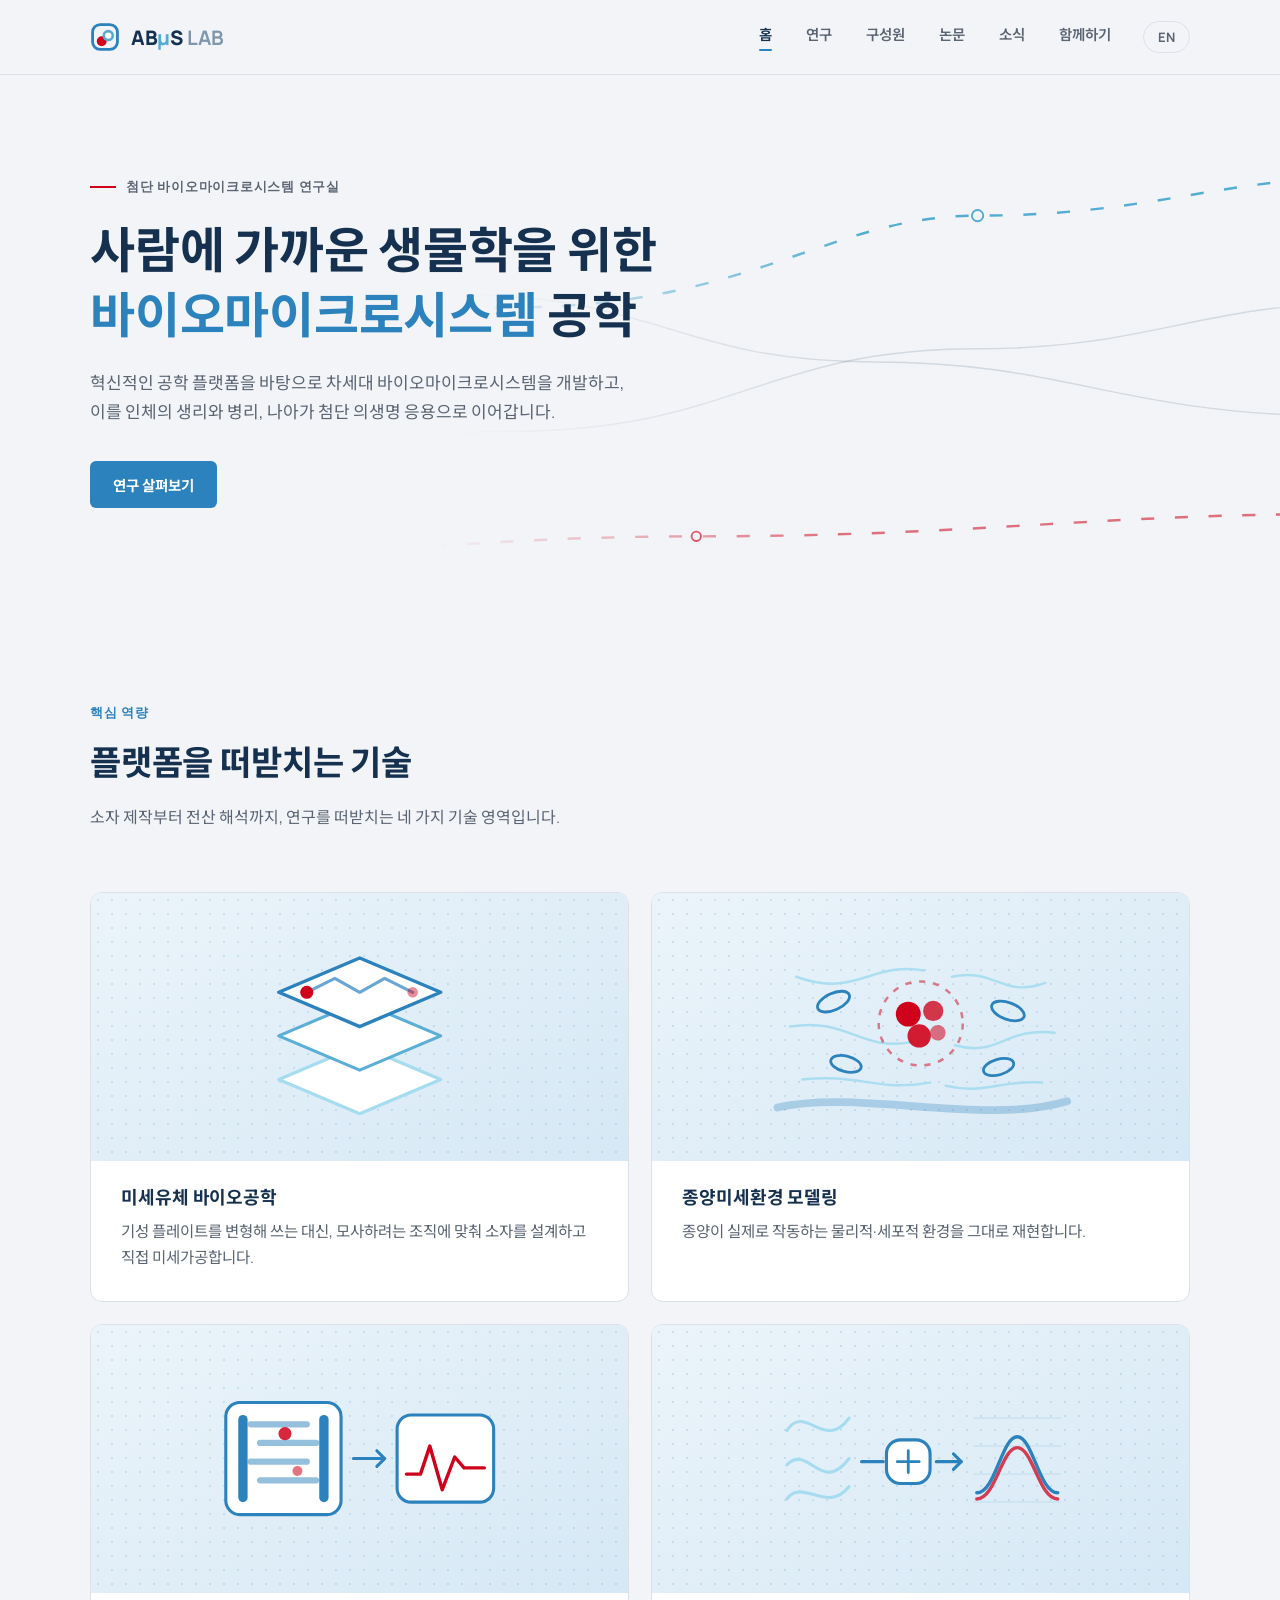
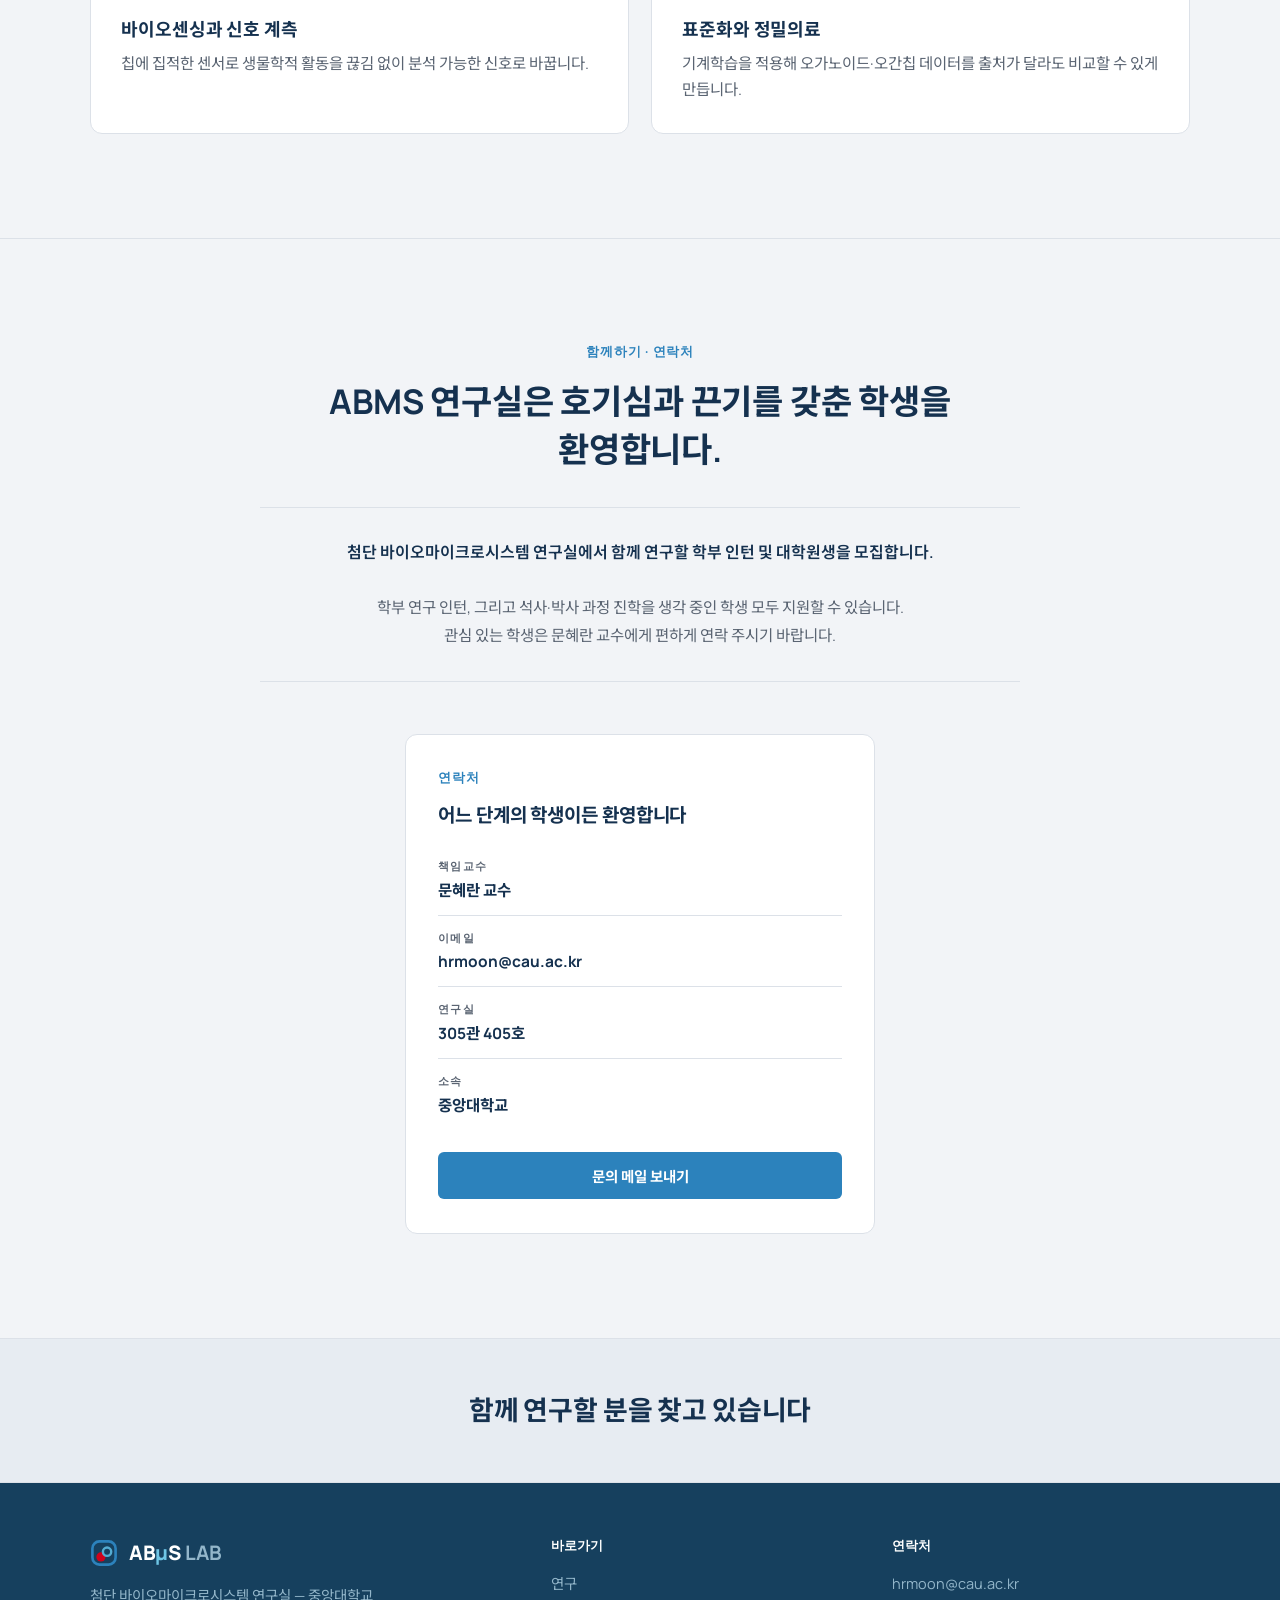
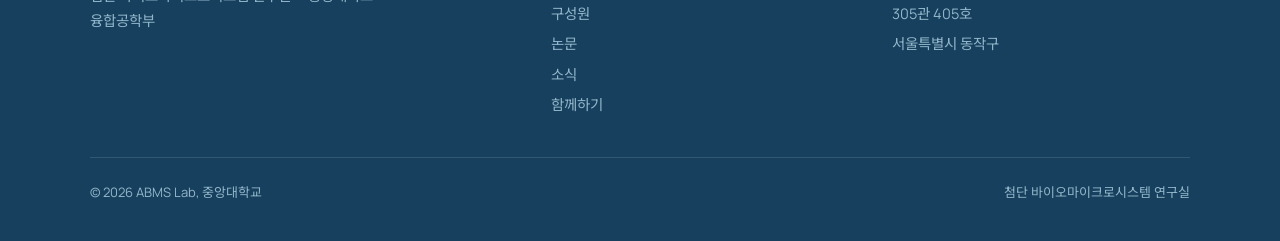
==== index-ko.html @ 6c1d69c7 "Add Korean pages for Home, Research and News English stays the default; a language button in the nav" ====
<!DOCTYPE html>
<html lang="ko">
<head>
<meta charset="UTF-8">
<meta name="viewport" content="width=device-width, initial-scale=1">
<title>ABMS Lab — 첨단 바이오마이크로시스템 연구실</title>
<link rel="preconnect" href="https://fonts.googleapis.com">
<link href="https://fonts.googleapis.com/css2?family=Manrope:wght@400;500;600;700;800&display=swap" rel="stylesheet">
<link href="https://fonts.googleapis.com/css2?family=Noto+Sans+KR:wght@400;500;700;800&display=swap" rel="stylesheet">
<link rel="stylesheet" href="abms-styles.css">
</head>
<body>

<header>
  <nav>
    <input type="checkbox" id="nav-toggle" class="nav-toggle">
    <a class="brand" href="index-ko.html">
      <svg width="30" height="30" viewBox="0 0 64 64" fill="none" aria-hidden="true"><rect x="5.5" y="5.5" width="53" height="53" rx="16" stroke="#2C82BC" stroke-width="6"></rect><circle cx="25" cy="41" r="10.5" fill="#D0021B"></circle><circle cx="39" cy="29" r="9.5" fill="#FFFFFF" stroke="#54ACD2" stroke-width="5.5"></circle></svg>
      <span class="brand-txt">AB<span class="mu">μ</span>S<span class="lab"> LAB</span></span>
    </a>
    <label for="nav-toggle" class="hamburger" aria-label="Open menu">
      <span></span><span></span><span></span>
    </label>
    <ul class="navlinks">
      <li><a href="index-ko.html" class="active">홈</a></li>
      <li><a href="research-ko.html">연구</a></li>
      <li><a href="people.html">구성원</a></li>
      <li><a href="publications.html">논문</a></li>
      <li><a href="news-ko.html">소식</a></li>
      <li><a href="index-ko.html#join">함께하기</a></li>
    </ul>
    <a class="langbtn" href="index.html" hreflang="en" lang="en" aria-label="Read this page in English">EN</a>
  </nav>
</header>

<!-- ============ HERO ============ -->
<section class="hero" id="top">
  <div class="hero-bg" aria-hidden="true">
    <svg viewBox="0 0 1400 560" preserveAspectRatio="xMidYMid slice">
      <path class="ch" d="M-60 486 C 260 486 320 380 560 380 C 800 380 830 292 1060 292 C 1240 292 1300 244 1460 244"></path>
      <path class="ch-live" d="M-60 330 C 240 330 340 248 560 248 C 820 248 900 150 1060 150 C 1240 150 1320 110 1460 110"></path>
      <path class="ch" d="M-60 146 C 240 146 290 234 500 234 C 720 234 740 306 950 306 C 1160 306 1210 364 1460 364"></path>
      <path class="ch-live red" d="M-60 528 C 320 528 460 492 760 492 C 1060 492 1180 468 1460 468"></path>
      <circle class="nd" cx="1060" cy="150" r="6"></circle>
      <circle class="nd red" cx="760" cy="492" r="5"></circle>
    </svg>
  </div>
  <div class="hero-glow" aria-hidden="true"></div>
  <div class="wrap">
    <span class="eyebrow mono">첨단 바이오마이크로시스템 연구실</span>
    <h1>사람에 가까운 생물학을 위한<br><em>바이오마이크로시스템</em> 공학</h1>
    <p class="hero-sub">
      혁신적인 공학 플랫폼을 바탕으로 차세대 바이오마이크로시스템을 개발하고,
      이를 인체의 생리와 병리, 나아가 첨단 의생명 응용으로 이어갑니다.
    </p>
    <div class="hero-cta">
      <a class="btn btn-blue" href="research-ko.html">연구 살펴보기</a>
    </div>
  </div>
</section>

<!-- ============ CAPABILITIES (part of Research) ============ -->
<section class="focus">
  <div class="wrap">
    <div class="sec-head">
      <span class="mono">핵심 역량</span>
      <h2>플랫폼을 떠받치는 기술</h2>
      <p>
        소자 제작부터 전산 해석까지, 연구를 떠받치는 네 가지 기술 영역입니다.
      </p>
    </div>
    <div class="fgrid">

      <div class="fcard">
        <div class="fvis">
          <svg viewBox="0 0 200 125" fill="none" aria-hidden="true">
            <path d="M100 118 L152 96 L100 74 L48 96 Z" fill="#FFFFFF" stroke="#A6DCF0" stroke-width="2" stroke-linejoin="round"/>
            <path d="M100 90 L152 68 L100 46 L48 68 Z" fill="#FFFFFF" stroke="#5BAED6" stroke-width="2" stroke-linejoin="round"/>
            <path d="M100 62 L152 40 L100 18 L48 40 Z" fill="#FFFFFF" stroke="#2C82BC" stroke-width="2.2" stroke-linejoin="round"/>
            <path d="M66 40 L84 31 L100 40 L116 31 L134 40" stroke="#2C82BC" stroke-width="2" stroke-linecap="round" stroke-linejoin="round" opacity=".7"/>
            <circle cx="66" cy="40" r="4.2" fill="#D0021B"/>
            <circle cx="134" cy="40" r="3.4" fill="#D0021B" opacity=".45"/>
          </svg>
        </div>
        <div class="fbody">
          <h3>미세유체 바이오공학</h3>
          <p>기성 플레이트를 변형해 쓰는 대신, 모사하려는 조직에 맞춰 소자를 설계하고 직접 미세가공합니다.</p>
        </div>
      </div>

      <div class="fcard">
        <div class="fvis">
          <svg viewBox="0 0 200 125" fill="none" aria-hidden="true">
            <g stroke="#A6DCF0" stroke-width="1.6" stroke-linecap="round" opacity=".9">
              <path d="M20 30 C 58 44 68 20 102 26"/>
              <path d="M16 62 C 54 56 60 78 94 72"/>
              <path d="M24 96 C 60 92 72 104 106 98"/>
              <path d="M180 34 C 152 44 148 24 120 30"/>
              <path d="M186 66 C 154 62 150 82 122 74"/>
              <path d="M178 98 C 150 96 142 106 116 100"/>
            </g>
            <path d="M8 114 C 60 102 140 126 194 110" stroke="#2C82BC" stroke-width="5" stroke-linecap="round" opacity=".3"/>
            <ellipse cx="44" cy="46" rx="11" ry="5.4" transform="rotate(-24 44 46)" stroke="#2C82BC" stroke-width="1.8"/>
            <ellipse cx="156" cy="52" rx="11" ry="5.4" transform="rotate(20 156 52)" stroke="#2C82BC" stroke-width="1.8"/>
            <ellipse cx="52" cy="86" rx="10" ry="5" transform="rotate(14 52 86)" stroke="#2C82BC" stroke-width="1.8"/>
            <ellipse cx="150" cy="88" rx="10" ry="5" transform="rotate(-16 150 88)" stroke="#2C82BC" stroke-width="1.8"/>
            <circle cx="100" cy="60" r="27" stroke="#D0021B" stroke-width="1.6" stroke-dasharray="4 5" opacity=".5"/>
            <circle cx="92" cy="54" r="8" fill="#D0021B"/>
            <circle cx="108" cy="52" r="6.5" fill="#D0021B" opacity=".78"/>
            <circle cx="99" cy="68" r="7.5" fill="#D0021B" opacity=".9"/>
            <circle cx="111" cy="66" r="5" fill="#D0021B" opacity=".55"/>
          </svg>
        </div>
        <div class="fbody">
          <h3>종양미세환경 모델링</h3>
          <p>종양이 실제로 작동하는 물리적·세포적 환경을 그대로 재현합니다.</p>
        </div>
      </div>

      <div class="fcard">
        <div class="fvis">
          <svg viewBox="0 0 200 125" fill="none" aria-hidden="true">
            <rect x="14" y="26" width="74" height="72" rx="9" fill="#FFFFFF" stroke="#2C82BC" stroke-width="2"/>
            <rect x="22" y="34" width="6" height="56" rx="3" fill="#2C82BC"/>
            <rect x="74" y="34" width="6" height="56" rx="3" fill="#2C82BC"/>
            <g fill="#2C82BC" opacity=".5">
              <rect x="28" y="38" width="40" height="4" rx="2"/>
              <rect x="34" y="50" width="40" height="4" rx="2"/>
              <rect x="28" y="62" width="40" height="4" rx="2"/>
              <rect x="34" y="74" width="40" height="4" rx="2"/>
            </g>
            <circle cx="52" cy="46" r="4.2" fill="#D0021B" opacity=".85"/>
            <circle cx="60" cy="70" r="3.2" fill="#D0021B" opacity=".55"/>
            <path d="M96 62 H116" stroke="#2C82BC" stroke-width="2" stroke-linecap="round"/>
            <path d="M111 57 L116 62 L111 67" stroke="#2C82BC" stroke-width="2" stroke-linecap="round" stroke-linejoin="round"/>
            <rect x="124" y="34" width="62" height="56" rx="9" fill="#FFFFFF" stroke="#2C82BC" stroke-width="2"/>
            <path d="M130 72 L139 72 L145 54 L153 82 L161 61 L167 68 L180 68" stroke="#D0021B" stroke-width="2.2" stroke-linecap="round" stroke-linejoin="round"/>
          </svg>
        </div>
        <div class="fbody">
          <h3>바이오센싱과 신호 계측</h3>
          <p>칩에 집적한 센서로 생물학적 활동을 끊김 없이 분석 가능한 신호로 바꿉니다.</p>
        </div>
      </div>

      <div class="fcard">
        <div class="fvis">
          <svg viewBox="0 0 200 125" fill="none" aria-hidden="true">
            <g stroke="#A6DCF0" stroke-width="2" stroke-linecap="round">
              <path d="M14 44 C 26 26 38 58 54 36"/>
              <path d="M14 66 C 28 52 36 86 54 62"/>
              <path d="M14 88 C 24 74 40 98 54 80"/>
            </g>
            <path d="M62 64 H76" stroke="#2C82BC" stroke-width="2" stroke-linecap="round"/>
            <rect x="78" y="50" width="28" height="28" rx="9" fill="#FFFFFF" stroke="#2C82BC" stroke-width="2"/>
            <path d="M85 64 H99 M92 57 V71" stroke="#2C82BC" stroke-width="1.8" stroke-linecap="round"/>
            <path d="M110 64 H126" stroke="#2C82BC" stroke-width="2" stroke-linecap="round"/>
            <path d="M121 59 L126 64 L121 69" stroke="#2C82BC" stroke-width="2" stroke-linecap="round" stroke-linejoin="round"/>
            <g stroke="#CBE4F0" stroke-width="1.2">
              <line x1="134" y1="36" x2="190" y2="36"/>
              <line x1="134" y1="54" x2="190" y2="54"/>
              <line x1="134" y1="72" x2="190" y2="72"/>
              <line x1="134" y1="90" x2="190" y2="90"/>
            </g>
            <path d="M136 84 C 148 84 152 48 162 48 C 172 48 176 84 188 84" stroke="#2C82BC" stroke-width="2.2" stroke-linecap="round"/>
            <path d="M136 88 C 148 88 152 55 162 55 C 172 55 176 88 188 88" stroke="#D0021B" stroke-width="2.2" stroke-linecap="round" opacity=".75"/>
          </svg>
        </div>
        <div class="fbody">
          <h3>표준화와 정밀의료</h3>
          <p>기계학습을 적용해 오가노이드·오간칩 데이터를 출처가 달라도 비교할 수 있게 만듭니다.</p>
        </div>
      </div>

    </div>
  </div>
</section>


<!-- ============ JOIN ============ -->
<section class="join" id="join">
  <span id="contact"></span>
  <div class="wrap">
    <div class="sec-head">
      <span class="mono">함께하기 · 연락처</span>
      <h2>ABMS 연구실은 호기심과 끈기를 갖춘 학생을 환영합니다.</h2>
    </div>

    <div class="jintro ruled">
      <p class="kr">
        첨단 바이오마이크로시스템 연구실에서 함께 연구할 학부 인턴 및 대학원생을 모집합니다.
      </p>
      <p class="en">
        학부 연구 인턴, 그리고 석사·박사 과정 진학을 생각 중인 학생 모두 지원할 수 있습니다.<br>
        관심 있는 학생은 문혜란 교수에게 편하게 연락 주시기 바랍니다.
      </p>
    </div>

    <div class="card-contact centered">
      <span class="mono">연락처</span>
      <h3>어느 단계의 학생이든 환영합니다</h3>
      <div class="crow"><span class="cl">책임교수</span><span class="cv">문혜란 교수</span></div>
      <div class="crow"><span class="cl">이메일</span><a class="cv" href="mailto:hrmoon@cau.ac.kr">hrmoon@cau.ac.kr</a></div>
      <div class="crow"><span class="cl">연구실</span><span class="cv">305관 405호</span></div>
      <div class="crow"><span class="cl">소속</span><span class="cv">중앙대학교</span></div>
      <a class="btn btn-blue" href="mailto:hrmoon@cau.ac.kr?subject=ABMS%20Lab%20Inquiry">문의 메일 보내기</a>
    </div>
  </div>
</section>

<!-- ============ CTA BAND ============ -->
<section class="band">
  <div class="wrap">
    <h2>함께 연구할 분을 찾고 있습니다</h2>
  </div>
</section>

<!-- ============ FOOTER ============ -->
<footer>
  <div class="wrap">
    <div class="fcols">
      <div>
        <a class="brand" href="index-ko.html" style="text-decoration:none;">
          <svg width="28" height="28" viewBox="0 0 64 64" fill="none" aria-hidden="true"><rect x="5.5" y="5.5" width="53" height="53" rx="16" stroke="#2C82BC" stroke-width="6"></rect><circle cx="25" cy="41" r="10.5" fill="#D0021B"></circle><circle cx="39" cy="29" r="9.5" fill="#16405E" stroke="#54ACD2" stroke-width="5.5"></circle></svg>
          <span class="brand-txt">AB<span class="mu">μ</span>S<span class="lab"> LAB</span></span>
        </a>
        <p>첨단 바이오마이크로시스템 연구실 — 중앙대학교 융합공학부</p>
      </div>
      <div>
        <h4>바로가기</h4>
        <ul>
          <li><a href="research-ko.html">연구</a></li>
          <li><a href="people.html">구성원</a></li>
          <li><a href="publications.html">논문</a></li>
          <li><a href="news-ko.html">소식</a></li>
          <li><a href="index-ko.html#join">함께하기</a></li>
        </ul>
      </div>
      <div>
        <h4>연락처</h4>
        <ul>
          <li><a href="mailto:hrmoon@cau.ac.kr">hrmoon@cau.ac.kr</a></li>
          <li>305관 405호</li>
          <li>서울특별시 동작구</li>
        </ul>
      </div>
    </div>
    <div class="fbot">
      <span>© 2026 ABMS Lab, 중앙대학교</span>
      <span>첨단 바이오마이크로시스템 연구실</span>
    </div>
  </div>
</footer>

</body>
</html>
---- abms-styles.css ----
:root{
    --navy:#15314F;
    --navy-deep:#16405E;
    --blue:#2C82BC;
    --cyan:#54ACD2;
    --blue-soft:#E4F1F8;
    --red:#D0021B;
    --white:#FFFFFF;
    --off:#F2F4F7;
    --paper:#F2F4F7;
    --gray:#5A6472;
    --line:#DCE1E8;
  }
  *{box-sizing:border-box;}
  html{scroll-behavior:smooth;}
  body{
    margin:0;
    font-family:'Manrope','Noto Sans KR',sans-serif;
    color:var(--navy);
    background:var(--paper);
    -webkit-font-smoothing:antialiased;
    overflow-x:hidden;
  }
  h1,h2,h3,h4{margin:0;letter-spacing:-0.02em;line-height:1.12;}
  p{margin:0;}
  a{color:inherit;}
  .mono{
    font-family:'Manrope',sans-serif;
    font-weight:700;
    font-size:12.5px;
    letter-spacing:0.14em;
    text-transform:uppercase;
  }
  section[id], span[id]{scroll-margin-top:90px;}
  .wrap{max-width:1180px;margin:0 auto;padding:0 40px;}
  :focus-visible{outline:2px solid var(--blue);outline-offset:3px;}
  @media(max-width:820px){.wrap{padding:0 22px;}}

  /* ---------- KOREAN TYPOGRAPHY ---------- */
  /* Hangul must not break mid-word, and the tight Latin tracking and
     leading don't suit it, so the Korean pages relax both. */
  html[lang="ko"] body{word-break:keep-all;}
  html[lang="ko"] h1,
  html[lang="ko"] h2,
  html[lang="ko"] h3,
  html[lang="ko"] h4{letter-spacing:-0.005em;}
  html[lang="ko"] .hero h1{max-width:24ch;line-height:1.32;}
  html[lang="ko"] .pagehead h1{max-width:26ch;line-height:1.34;}
  html[lang="ko"] .pagehead.slim h1{line-height:1.34;}
  html[lang="ko"] .sec-head h2,
  html[lang="ko"] .band h2{line-height:1.42;}
  html[lang="ko"] .racc h3{line-height:1.4;}
  html[lang="ko"] .brand-txt{letter-spacing:-0.02em;}
  html[lang="ko"] .mono{letter-spacing:.06em;}

  /* ---------- NAV ---------- */
  header{
    position:sticky;top:0;z-index:60;
    background:rgba(242,244,247,0.94);
    backdrop-filter:blur(12px);
    border-bottom:1px solid var(--line);
  }
  nav{
    max-width:1180px;margin:0 auto;padding:0 40px;
    height:74px;
    display:flex;align-items:center;justify-content:space-between;gap:32px;
  }
  .brand{display:flex;align-items:center;gap:11px;text-decoration:none;flex-shrink:0;}
  .brand-txt{font-weight:800;font-size:20px;letter-spacing:-0.02em;color:var(--navy);}
  .brand-txt .mu{color:var(--cyan);}
  .brand-txt .lab{color:#7E97AE;font-weight:700;letter-spacing:0.01em;}
  footer .brand-txt .mu{color:#6FC6E6;}
  footer .brand-txt .lab{color:#93B6CA;}
  .navlinks{display:flex;gap:34px;list-style:none;margin:0 0 0 auto;padding:0;
    font-size:14.5px;font-weight:600;}
  .navlinks a{text-decoration:none;color:var(--gray);transition:color .15s;}
  .navlinks a:hover{color:var(--navy);}
  .langbtn{
    order:2;flex-shrink:0;
    font-size:13px;font-weight:700;text-decoration:none;
    color:var(--gray);
    border:1.5px solid var(--line);border-radius:20px;
    padding:6px 14px;
    transition:border-color .15s,color .15s;
  }
  .langbtn:hover{border-color:var(--blue);color:var(--blue);}
  .navlinks{order:1;}
  .btn{
    display:inline-flex;align-items:center;justify-content:center;gap:8px;
    font-weight:700;font-size:14.5px;
    padding:12px 22px;border-radius:6px;
    text-decoration:none;border:1.5px solid transparent;
    transition:transform .15s, background .15s, color .15s;
    white-space:nowrap;
  }
  .btn-blue{background:var(--blue);color:var(--white);}
  .btn-blue:hover{transform:translateY(-1px);background:#1C6F9E;}
  .btn-outline{border-color:var(--line);color:var(--navy);background:var(--white);}
  .btn-outline:hover{border-color:var(--navy);}
  .btn-ghost-light{border-color:rgba(255,255,255,0.4);color:var(--white);}
  .btn-ghost-light:hover{background:var(--white);color:var(--navy);}
  /* mobile menu (CSS-only, no JS) */
  .nav-toggle{display:none;}
  .hamburger{display:none;}
  @media(max-width:900px){
    nav{
      padding:0 22px;
      height:auto;min-height:64px;
      flex-wrap:wrap;
      row-gap:0;
      padding-top:12px;padding-bottom:12px;
    }
    .hamburger{
      display:flex;flex-direction:column;justify-content:center;gap:5px;
      order:2;margin-left:12px;padding:10px 4px;cursor:pointer;
    }
    .langbtn{order:1;margin-left:auto;font-size:12.5px;padding:5px 12px;}
    .navlinks{order:3;}
    .hamburger span{
      display:block;width:23px;height:2px;border-radius:2px;
      background:var(--navy);
      transition:transform .22s ease, opacity .18s ease;
    }
    .nav-toggle:checked ~ .hamburger span:nth-child(1){transform:translateY(7px) rotate(45deg);}
    .nav-toggle:checked ~ .hamburger span:nth-child(2){opacity:0;}
    .nav-toggle:checked ~ .hamburger span:nth-child(3){transform:translateY(-7px) rotate(-45deg);}
    .navlinks{
      display:none;
      flex-basis:100%;
      flex-direction:column;
      gap:0;margin:0;padding:6px 0 10px;
    }
    .nav-toggle:checked ~ .navlinks{display:flex;}
    .navlinks li{border-top:1px solid var(--line);}
    .navlinks a{display:block;padding:14px 2px;font-size:16px;}
    .navlinks a.active{color:var(--blue);}
    .navlinks a.active::after{display:none;}
  }

  /* ---------- HERO ---------- */
  .hero{
    position:relative;
    background:var(--off);
    color:var(--navy);
    padding:96px 0 92px;
    overflow:hidden;
  }
  .hero .wrap{position:relative;z-index:3;}
  .hero-bg{
    position:absolute;inset:0;z-index:1;opacity:1;
    -webkit-mask-image:linear-gradient(95deg,transparent 0%,transparent 36%,#000 66%,#000 100%);
    mask-image:linear-gradient(95deg,transparent 0%,transparent 36%,#000 66%,#000 100%);
  }
  .hero-bg svg{width:100%;height:100%;display:block;}
  .ch{fill:none;stroke:rgba(32,56,84,.14);stroke-width:1.5;}
  .ch-live{
    fill:none;stroke:var(--cyan);stroke-width:2.6;opacity:1;
    stroke-dasharray:14 22;
    animation:dash 3s linear infinite;
  }
  .ch-live.red{stroke:var(--red);animation-duration:4.2s;opacity:.55;}
  @keyframes dash{to{stroke-dashoffset:-144;}}
  .nd{fill:var(--off);stroke:var(--cyan);stroke-width:2;}
  .nd.red{stroke:var(--red);}
  .hero-glow{display:none;}
  .eyebrow{
    display:inline-flex;align-items:center;gap:10px;
    color:var(--gray);margin-bottom:22px;
  }
  .eyebrow::before{
    content:'';width:26px;height:2px;background:var(--red);display:block;
  }
  .hero h1{
    font-size:clamp(33px,4.3vw,49px);
    font-weight:700;
    line-height:1.14;
    max-width:17ch;
  }
  .hero h1 em{font-style:normal;color:var(--blue);}
  .hero-sub{
    margin-top:22px;max-width:56ch;
    font-size:17px;line-height:1.7;
    color:var(--gray);
  }
  .hero-cta{margin-top:34px;display:flex;gap:14px;flex-wrap:wrap;}
  @media(max-width:820px){
    .hero{padding:74px 0 70px;}
    /* at phone width the text spans the full column, so the line art steps back */
    .hero-bg{opacity:.3;-webkit-mask-image:none;mask-image:none;}
  }
  @media(max-width:560px){
    .hero{padding:56px 0 54px;}
    .hero h1{font-size:29px;}
    .hero-sub{font-size:16px;}
    .hero-cta .btn{width:100%;}
  }
  @media (prefers-reduced-motion: reduce){
    .ch-live{animation:none;}html{scroll-behavior:auto;}
  }

  /* ---------- SECTION SHELL ---------- */
  section{padding:104px 0;}
  .sec-head{max-width:720px;margin-bottom:60px;}
  .sec-head .mono{color:var(--blue);display:block;margin-bottom:16px;}
  .sec-head h2{font-size:clamp(25px,2.9vw,34px);font-weight:700;line-height:1.2;}
  .sec-head p{margin-top:18px;font-size:16px;line-height:1.72;color:var(--gray);}

  /* ---------- RESEARCH ACCORDION ---------- */
  .platform{background:var(--paper);}
  .racc-hint{
    font-size:13px;font-weight:700;letter-spacing:.1em;text-transform:uppercase;
    color:var(--gray);margin-bottom:18px;
  }
  .racc{
    border:1px solid var(--line);border-radius:12px;
    background:var(--white);
    margin-bottom:14px;overflow:hidden;
    transition:border-color .18s, box-shadow .18s;
  }
  .racc:hover{border-color:#BCCBD9;}
  .racc[open]{
    border-color:var(--blue);
    box-shadow:0 10px 34px rgba(20,42,68,.08);
  }
  .racc > summary{
    list-style:none;cursor:pointer;
    display:grid;grid-template-columns:56px 1fr 34px;
    gap:22px;align-items:start;
    padding:26px 28px;
  }
  .racc > summary::-webkit-details-marker{display:none;}
  .rnum{
    font-size:14px;font-weight:800;color:var(--blue);
    background:var(--blue-soft);border:1.5px solid var(--blue-soft);
    width:46px;height:46px;border-radius:50%;
    display:flex;align-items:center;justify-content:center;
  }
  .racc[open] .rnum{background:var(--blue);border-color:var(--blue);color:var(--white);}
  .rhead{display:block;min-width:0;}
  .rcat{display:block;color:var(--blue);margin-bottom:9px;font-size:11.5px;}
  .racc h3{font-size:20px;font-weight:700;margin-bottom:9px;}
  .racc h3 em{font-style:italic;}
  .rlede{display:block;font-size:15px;line-height:1.7;color:var(--gray);max-width:62ch;}
  .rchev{
    width:32px;height:32px;border-radius:50%;
    border:1.5px solid var(--line);color:var(--blue);
    display:flex;align-items:center;justify-content:center;
    transition:transform .2s, border-color .2s, background .2s;
    margin-top:6px;
  }
  .racc > summary:hover .rchev{border-color:var(--blue);background:var(--blue-soft);}
  .racc[open] .rchev{transform:rotate(180deg);border-color:var(--blue);}

  .rbody{
    padding:4px 28px 30px 126px;
    display:grid;grid-template-columns:1fr;gap:26px;
  }
  .racc-fig{border-radius:10px;overflow:hidden;border:1px solid var(--line);}
  .racc-fig.tile{
    aspect-ratio:16/6;
    display:flex;align-items:center;justify-content:center;
    background-color:#E2EEF7;
    background-image:
      radial-gradient(circle, rgba(44,130,188,.16) 1px, transparent 1.2px),
      linear-gradient(150deg, #EBF4FA 0%, #D6E8F5 100%);
    background-size:14px 14px, 100% 100%;
  }
  .racc-fig.figure{background:var(--white);}
  @media(max-width:820px){
    .racc > summary{grid-template-columns:42px 1fr 28px;gap:14px;padding:20px 18px;}
    .rnum{width:38px;height:38px;font-size:12.5px;}
    .rchev{width:28px;height:28px;margin-top:3px;}
    .racc h3{font-size:17.5px;}
    .rlede{font-size:14.5px;}
    .rbody{padding:0 18px 24px;}
    .racc-fig.tile{aspect-ratio:16/9;}
  }

  /* ---------- FOCUS CARDS ---------- */
  .focus{background:var(--paper);}
  .fgrid{display:grid;grid-template-columns:repeat(2,1fr);gap:22px;}
  .fcard{
    background:var(--white);
    border:1px solid var(--line);
    border-radius:12px;
    padding:0;
    overflow:hidden;
    display:flex;flex-direction:column;
    transition:transform .2s, box-shadow .2s;
  }
  .fcard:hover{transform:translateY(-3px);box-shadow:0 14px 38px rgba(20,42,68,.09);}
  .fvis{
    aspect-ratio:2/1;
    display:flex;align-items:center;justify-content:center;
    background-color:#E2EEF7;
    background-image:
      radial-gradient(circle, rgba(44,130,188,.16) 1px, transparent 1.2px),
      linear-gradient(150deg, #EBF4FA 0%, #D6E8F5 100%);
    background-size:14px 14px, 100% 100%;
    overflow:hidden;
  }
  .fvis svg{
    width:58%;height:auto;display:block;
    transition:transform .35s cubic-bezier(.2,.7,.3,1);
  }
  .fcard:hover .fvis svg{transform:scale(1.045);}
  .fbody{padding:26px 30px 30px;}
  .fcard h3{font-size:18px;font-weight:700;margin-bottom:10px;}
  .fcard p{font-size:15.5px;line-height:1.72;color:var(--gray);}
  @media(max-width:820px){.fgrid{grid-template-columns:1fr;}}
  @media(max-width:560px){
    .fvis{aspect-ratio:16/10;}
    .fvis svg{width:70%;}
    .fbody{padding:22px 24px 26px;}
  }


  /* ---------- PEOPLE ---------- */
  .people{background:var(--paper);}
  .pi-row{
    display:grid;grid-template-columns:230px 1fr;gap:48px;
    align-items:start;
    padding-bottom:56px;margin-bottom:56px;
    border-bottom:1px solid var(--line);
  }
  .portrait{
    width:100%;aspect-ratio:3/4;border-radius:12px;overflow:hidden;
    background:linear-gradient(150deg,#EBF4FA,#D6E8F5);
    border:1px solid var(--line);
    display:flex;align-items:flex-end;justify-content:center;
    position:relative;
  }
  .portrait img{width:100%;height:100%;object-fit:cover;object-position:50% 12%;display:block;}
  .portrait .ph{
    opacity:.5;margin-bottom:0;
  }
  .pi-row .role{color:var(--blue);display:block;margin-bottom:12px;}
  .pi-row h3{font-size:25px;font-weight:700;margin-bottom:6px;}
  .pi-row .sub{font-size:15.5px;font-weight:700;color:var(--gray);margin-bottom:22px;}
  .pi-row .bio{font-size:15.5px;line-height:1.78;color:var(--gray);max-width:62ch;}
  .pi-row .bio + .bio{margin-top:14px;}
  .pi-links{margin-top:24px;display:flex;gap:10px;flex-wrap:wrap;}
  .pi-links a{
    font-size:13.5px;font-weight:700;text-decoration:none;
    padding:9px 16px;border:1.5px solid var(--line);border-radius:6px;
    color:var(--navy);transition:border-color .15s,color .15s;
  }
  .pi-links a:hover{border-color:var(--blue);color:var(--blue);}

  .team-label{
    display:flex;align-items:baseline;justify-content:space-between;
    gap:20px;flex-wrap:wrap;margin-bottom:30px;
  }
  .team-label h3{font-size:20px;font-weight:700;}
  .team-label .mono{color:var(--gray);}
  .tgrid{
    display:grid;grid-template-columns:repeat(5,1fr);gap:20px;
  }
  .tcard{}
  .tcard .portrait{aspect-ratio:3/4;border-radius:10px;margin-bottom:16px;}
  .tcard h4{font-size:15.5px;font-weight:800;margin-bottom:5px;}
  .tcard .pos{font-size:12.5px;color:var(--blue);font-weight:700;margin-bottom:7px;}
  .tcard .topic{font-size:12.5px;line-height:1.6;color:var(--gray);}
  .tcard.open .portrait{
    background:var(--off);border:1.5px dashed var(--line);
    align-items:center;
  }
  .tcard.open h4{color:var(--gray);}
  @media(max-width:1100px){.tgrid{grid-template-columns:repeat(4,1fr);}}
  @media(max-width:860px){.tgrid{grid-template-columns:repeat(3,1fr);}}
  @media(max-width:620px){.tgrid{grid-template-columns:repeat(2,1fr);}}
  @media(max-width:420px){.tgrid{grid-template-columns:1fr;}
    .tcard .portrait{max-width:200px;}}
  @media(max-width:820px){
    .pi-row{grid-template-columns:1fr;gap:28px;}
    .portrait{max-width:220px;}
  }


  /* ---------- PAGE HEADER (sub-pages) ---------- */
  .pagehead{
    position:relative;
    background:var(--off);
    color:var(--navy);
    padding:96px 0 88px;
    overflow:hidden;
  }
  .pagehead .wrap{position:relative;z-index:3;}
  .pagehead .eyebrow{color:var(--gray);margin-bottom:22px;}
  .pagehead h1{font-size:clamp(28px,3.6vw,40px);font-weight:700;max-width:22ch;}
  .pagehead p{
    margin-top:22px;max-width:58ch;
    font-size:17px;line-height:1.7;color:var(--gray);
  }
  .crumb{
    display:flex;gap:9px;align-items:center;
    font-size:13px;font-weight:700;color:var(--gray);margin-bottom:20px;
  }
  .crumb a{text-decoration:none;}
  .crumb a:hover{color:var(--blue);}
  .navlinks a.active{color:var(--navy);}
  .navlinks a.active::after{
    content:'';display:block;height:2px;background:var(--blue);
    margin-top:5px;border-radius:2px;
  }
  .pagehead.slim{
    padding:48px 0;
    min-height:270px;
    display:flex;align-items:center;
  }
  .pagehead.slim > .wrap{width:100%;}
  .pagehead.slim h1{font-size:32px;line-height:1.18;font-weight:700;max-width:26ch;}
  .pagehead.slim p{margin-top:16px;font-size:16px;max-width:64ch;}
  @media(max-width:820px){
    .pagehead{padding:64px 0 60px;}
    .pagehead.slim{padding:40px 0;min-height:214px;}
    .pagehead.slim h1{font-size:26px;}
  }

  /* ---------- PI DETAIL ---------- */
  .pi-detail{margin-top:26px;border-top:1px solid var(--line);}
  .pi-detail summary{
    list-style:none;cursor:pointer;
    display:flex;align-items:center;justify-content:space-between;gap:16px;
    padding:18px 0 0;
    font-size:14.5px;font-weight:800;color:var(--blue);
  }
  .pi-detail summary::-webkit-details-marker{display:none;}
  .pi-detail summary .chev{
    width:22px;height:22px;border-radius:50%;
    border:1.5px solid var(--blue);
    display:flex;align-items:center;justify-content:center;
    transition:transform .2s;flex-shrink:0;
  }
  .pi-detail[open] summary .chev{transform:rotate(180deg);}
  .pi-detail summary:hover{color:var(--navy);}
  .pi-body{padding-top:26px;display:grid;grid-template-columns:1fr 1fr;gap:40px;}
  .cvblock h4{
    font-size:12.5px;letter-spacing:.14em;text-transform:uppercase;
    font-weight:700;color:var(--gray);margin-bottom:16px;
    padding-bottom:10px;border-bottom:1px solid var(--line);
  }
  .cvitem{padding:13px 0;border-bottom:1px solid var(--line);}
  .cvitem:last-child{border-bottom:none;}
  .cvitem .t{font-size:15px;font-weight:800;line-height:1.42;}
  .cvitem .o{font-size:14px;color:var(--gray);margin-top:3px;line-height:1.5;}
  .cvitem .d{
    font-size:12.5px;font-weight:700;color:var(--blue);margin-top:5px;
  }
  @media(max-width:820px){.pi-body{grid-template-columns:1fr;gap:28px;}}

  /* ---------- PUBLICATIONS ---------- */
  .pubs{background:var(--paper);}
  .yearblock{margin-bottom:44px;}
  .yearbar{
    display:flex;align-items:center;gap:16px;margin-bottom:6px;
    padding-bottom:12px;border-bottom:2px solid var(--navy);
  }
  .yearbar .yr{font-size:22px;font-weight:700;letter-spacing:-0.02em;}
  .yearbar .ct{
    font-size:12px;font-weight:700;letter-spacing:.1em;text-transform:uppercase;
    color:var(--gray);
  }
  .pub{
    display:grid;grid-template-columns:44px 1fr;gap:18px;
    padding:22px 0;border-bottom:1px solid var(--line);
  }
  .pub:last-child{border-bottom:none;}
  .pub .n{
    font-size:13.5px;font-weight:800;color:var(--blue);
    padding-top:2px;
  }
  .pub .ti{font-size:16px;font-weight:700;line-height:1.45;margin-bottom:8px;}
  .pub .ti a{text-decoration:none;}
  .pub .ti a:hover{color:var(--blue);text-decoration:underline;}
  .pub .au{font-size:14px;line-height:1.65;color:var(--gray);margin-bottom:7px;}
  .pub .au b{color:var(--navy);font-weight:800;}
  .pub .jr{font-size:14px;color:var(--navy);font-weight:600;}
  .pub .jr em{font-style:italic;}
  .pub .jr .dt{color:var(--gray);font-weight:400;}
  .badges{margin-top:11px;display:flex;gap:7px;flex-wrap:wrap;}
  .badge{
    font-size:11.5px;font-weight:700;letter-spacing:.02em;
    padding:4px 10px;border-radius:20px;
    background:var(--blue-soft);color:var(--blue);
  }
  .badge.hl{background:#FBE9EB;color:var(--red);}
  .pubnote{
    margin-top:8px;font-size:13.5px;color:var(--gray);
  }
  .pub .ti, .pub .au, .pub .jr{overflow-wrap:anywhere;}
  @media(max-width:820px){
    .pub{grid-template-columns:1fr;gap:6px;}
    .pub .n{display:none;}
    .pub{padding:18px 0;}
    .pub .ti{font-size:15.5px;}
  }

  .pubgroup{
    display:flex;align-items:baseline;gap:14px;flex-wrap:wrap;
    margin:0 0 30px;padding-bottom:14px;
    border-bottom:3px solid var(--blue);
  }
  .pubgroup h2{font-size:20px;font-weight:700;}
  .pubgroup .ct{
    font-size:12px;font-weight:700;letter-spacing:.1em;text-transform:uppercase;
    color:var(--gray);
  }
  .pubgroup.second{margin-top:64px;}

  /* ---------- NEWS ---------- */
  .news{background:var(--paper);}
  .nlist{max-width:820px;margin:0 auto;}
  .nitem{
    display:grid;grid-template-columns:132px 1fr;gap:30px;
    padding:30px 0;border-bottom:1px solid var(--line);
  }
  .nitem:first-child{border-top:1px solid var(--line);}
  .ndate{padding-top:3px;}
  .ndate .d{
    font-size:13px;font-weight:700;color:var(--blue);
    letter-spacing:.02em;display:block;
  }
  .ntag{
    display:inline-block;margin-top:9px;
    font-size:11px;font-weight:700;letter-spacing:.1em;text-transform:uppercase;
    color:var(--gray);background:var(--off);
    border:1px solid var(--line);border-radius:20px;padding:3px 10px;
  }
  .nitem h3{font-size:18px;font-weight:700;line-height:1.4;margin-bottom:9px;}
  .nitem p{font-size:15.5px;line-height:1.75;color:var(--gray);margin:0;}
  .nitem p + p{margin-top:10px;}
  .nempty{
    max-width:820px;margin:34px auto 0;
    font-size:14.5px;color:var(--gray);text-align:center;
  }
  @media(max-width:700px){
    .nitem{grid-template-columns:1fr;gap:10px;padding:26px 0;}
    .ndate{display:flex;align-items:center;gap:10px;padding-top:0;}
    .ntag{margin-top:0;}
    .nitem h3{font-size:17px;}
  }

  /* ---------- FIGURE + LIGHTBOX ---------- */
  .pvis.figure{
    background:var(--white);
    padding:0;border:1px solid var(--line);
    aspect-ratio:auto;
  }
  .figbtn{
    display:block;width:100%;padding:0;border:0;margin:0;
    background:none;cursor:zoom-in;line-height:0;
    border-radius:10px;overflow:hidden;position:relative;
  }
  .figbtn img{width:100%;height:auto;display:block;}
  .figbtn .zoom{
    position:absolute;right:10px;bottom:10px;
    display:flex;align-items:center;gap:6px;
    background:rgba(13,49,74,.75);color:#fff;
    font-size:11.5px;font-weight:700;letter-spacing:.04em;
    padding:5px 10px;border-radius:20px;
    opacity:0;transition:opacity .18s;
  }
  .figbtn:hover .zoom,.figbtn:focus-visible .zoom{opacity:1;}
  .figcap{
    font-size:13px;line-height:1.6;color:var(--gray);
    margin-top:10px;
  }

  .lightbox{
    position:fixed;inset:0;z-index:200;
    display:none;align-items:center;justify-content:center;
    background:rgba(8,18,38,.88);
    padding:32px;
  }
  .lightbox.open{display:flex;}
  .lightbox img{
    max-width:100%;max-height:88vh;
    width:auto;height:auto;
    border-radius:8px;background:#fff;
    box-shadow:0 24px 70px rgba(0,0,0,.45);
  }
  .lightbox .lb-close{
    position:absolute;top:18px;right:22px;
    width:42px;height:42px;border-radius:50%;
    border:1px solid rgba(255,255,255,.35);
    background:rgba(255,255,255,.10);color:#fff;
    font-size:22px;line-height:1;cursor:pointer;
    display:flex;align-items:center;justify-content:center;
  }
  .lightbox .lb-close:hover{background:rgba(255,255,255,.2);}
  .lightbox .lb-cap{
    position:absolute;left:0;right:0;bottom:16px;
    text-align:center;color:#C6E2EF;font-size:13px;padding:0 32px;
  }
  @media(max-width:820px){
    .lightbox{padding:16px;}
    .lightbox .lb-close{top:10px;right:12px;}
  }

  /* ---------- JOIN ---------- */
    .join{background:var(--off);border-top:1px solid var(--line);}
  .jgrid{display:grid;grid-template-columns:1.05fr .95fr;gap:64px;align-items:start;}
  .jlist{list-style:none;margin:0;padding:0;}
  .jlist li{
    display:flex;gap:16px;padding:22px 0;border-bottom:1px solid var(--line);
  }
  .jlist li:first-child{border-top:1px solid var(--line);}
  .jlist .k{
    flex-shrink:0;width:26px;height:26px;border-radius:50%;
    background:var(--blue);color:var(--white);
    display:flex;align-items:center;justify-content:center;
    font-size:12px;font-weight:800;margin-top:2px;
  }
  .jlist h4{font-size:16.5px;font-weight:800;margin-bottom:6px;}
  .jlist p{font-size:14.5px;line-height:1.7;color:var(--gray);}
  .card-contact{
    background:var(--white);border:1px solid var(--line);
    border-radius:12px;padding:34px 32px;
    position:sticky;top:110px;
  }
  .card-contact .mono{color:var(--blue);display:block;margin-bottom:18px;}
  .card-contact h3{font-size:19px;font-weight:700;margin-bottom:18px;}
  .crow{display:flex;flex-direction:column;gap:4px;padding:14px 0;border-bottom:1px solid var(--line);}
  .crow:last-of-type{border-bottom:none;}
  .crow .cl{font-family:'Manrope',sans-serif;font-weight:700;font-size:11px;letter-spacing:.12em;
    text-transform:uppercase;color:var(--gray);}
  .crow .cv{font-size:15.5px;font-weight:700;text-decoration:none;}
  .crow a.cv:hover{color:var(--blue);}
  .card-contact .btn{width:100%;margin-top:22px;}
  @media(max-width:900px){.jgrid{grid-template-columns:1fr;gap:40px;}
    .card-contact{position:static;}}

  /* --- centred join layout --- */
  .join .sec-head{margin-left:auto;margin-right:auto;text-align:center;max-width:760px;margin-bottom:34px;}
  .jintro{max-width:760px;margin:0 auto 60px;text-align:center;}
  .jintro .kr{
    font-size:16px;line-height:1.85;color:var(--navy);font-weight:600;
    margin-bottom:26px;
  }
  .jintro .lead{
    font-style:italic;font-size:17px;line-height:1.62;color:var(--blue);
    font-weight:600;margin-bottom:20px;
  }
  .jintro .en{font-size:15.5px;line-height:1.78;color:var(--gray);}
  .jintro.ruled{
    border-top:1px solid var(--line);
    border-bottom:1px solid var(--line);
    padding:30px 0 32px;
    margin-bottom:52px;
  }
  .jintro .rule{
    width:38px;height:2px;background:var(--red);
    margin:0 auto 26px;border-radius:2px;
  }
  .jcards{
    display:grid;grid-template-columns:repeat(4,1fr);gap:20px;
    max-width:1180px;margin:0 auto;
  }
  .jcard{
    background:var(--white);border:1px solid var(--line);
    border-radius:12px;padding:30px 24px 28px;text-align:center;
    transition:transform .2s, box-shadow .2s;
  }
  .jcard:hover{transform:translateY(-3px);box-shadow:0 14px 38px rgba(20,42,68,.09);}
  .jcard .k{
    width:34px;height:34px;border-radius:50%;
    background:var(--blue);color:var(--white);
    display:flex;align-items:center;justify-content:center;
    font-size:14px;font-weight:800;margin:0 auto 16px;
  }
  .jcard h4{font-size:16px;font-weight:800;margin-bottom:9px;line-height:1.35;}
  .jcard p{font-size:14px;line-height:1.7;color:var(--gray);}
  @media(max-width:1000px){.jcards{grid-template-columns:repeat(2,1fr);}}
  @media(max-width:560px){
    .jcards{grid-template-columns:1fr;}
    .jintro{margin-bottom:44px;}
    .jintro .kr{font-size:15px;}
  }

  /* --- centred contact card --- */
  .card-contact.centered{
    max-width:470px;margin:0 auto;position:static;text-align:left;
  }

  /* --- contact details inside the closing band --- */
  .bandcontact{
    display:flex;justify-content:center;gap:0;flex-wrap:wrap;
    margin:34px auto 32px;max-width:760px;
    background:var(--white);
    border:1px solid var(--line);
    border-radius:12px;overflow:hidden;
  }
  .bandcontact .bc{
    flex:1 1 200px;padding:20px 24px;text-align:center;
    border-right:1px solid var(--line);
  }
  .bandcontact .bc:last-child{border-right:none;}
  .bandcontact .bl{
    display:block;font-size:11px;font-weight:700;letter-spacing:.14em;
    text-transform:uppercase;color:var(--gray);margin-bottom:7px;
  }
  .bandcontact .bv{
    font-size:15.5px;font-weight:700;color:var(--navy);text-decoration:none;
    overflow-wrap:anywhere;
  }
  a.bv:hover{text-decoration:underline;}
  @media(max-width:560px){
    .bandcontact .bc{flex:1 1 100%;border-right:none;
      border-bottom:1px solid var(--line);}
    .bandcontact .bc:last-child{border-bottom:none;}
  }


  /* ---------- CTA BAND ---------- */
  .band{
    background:#E7ECF2;
    color:var(--navy);padding:52px 0;text-align:center;
    border-top:1px solid var(--line);border-bottom:1px solid var(--line);
  }
  .band h2{font-size:clamp(21px,2.1vw,27px);font-weight:700;max-width:26ch;margin:0 auto;line-height:1.28;}
  .band p{margin:20px auto 34px;max-width:52ch;font-size:16.5px;line-height:1.68;color:var(--gray);}
  .band .btn{background:var(--blue);color:var(--white);}
  .band .btn:hover{transform:translateY(-1px);}

  /* ---------- FOOTER ---------- */
  footer{background:var(--navy-deep);color:#93B6CA;padding:56px 0 40px;}
  .fcols{display:grid;grid-template-columns:1.4fr 1fr 1fr;gap:44px;padding-bottom:36px;
    border-bottom:1px solid rgba(255,255,255,.12);}
  footer .brand-txt{color:var(--white);}
  footer p{font-size:14.5px;line-height:1.75;margin-top:16px;max-width:36ch;}
  footer h4{color:var(--white);font-size:12.5px;letter-spacing:.14em;text-transform:uppercase;
    font-family:'Manrope',sans-serif;font-weight:700;margin-bottom:16px;}
  footer ul{list-style:none;margin:0;padding:0;font-size:14.5px;line-height:2.1;}
  footer ul a{text-decoration:none;}
  footer ul a:hover{color:var(--white);}
  .fbot{padding-top:24px;display:flex;justify-content:space-between;gap:16px;flex-wrap:wrap;
    font-size:13px;}
  @media(max-width:820px){.fcols{grid-template-columns:1fr;gap:30px;}}
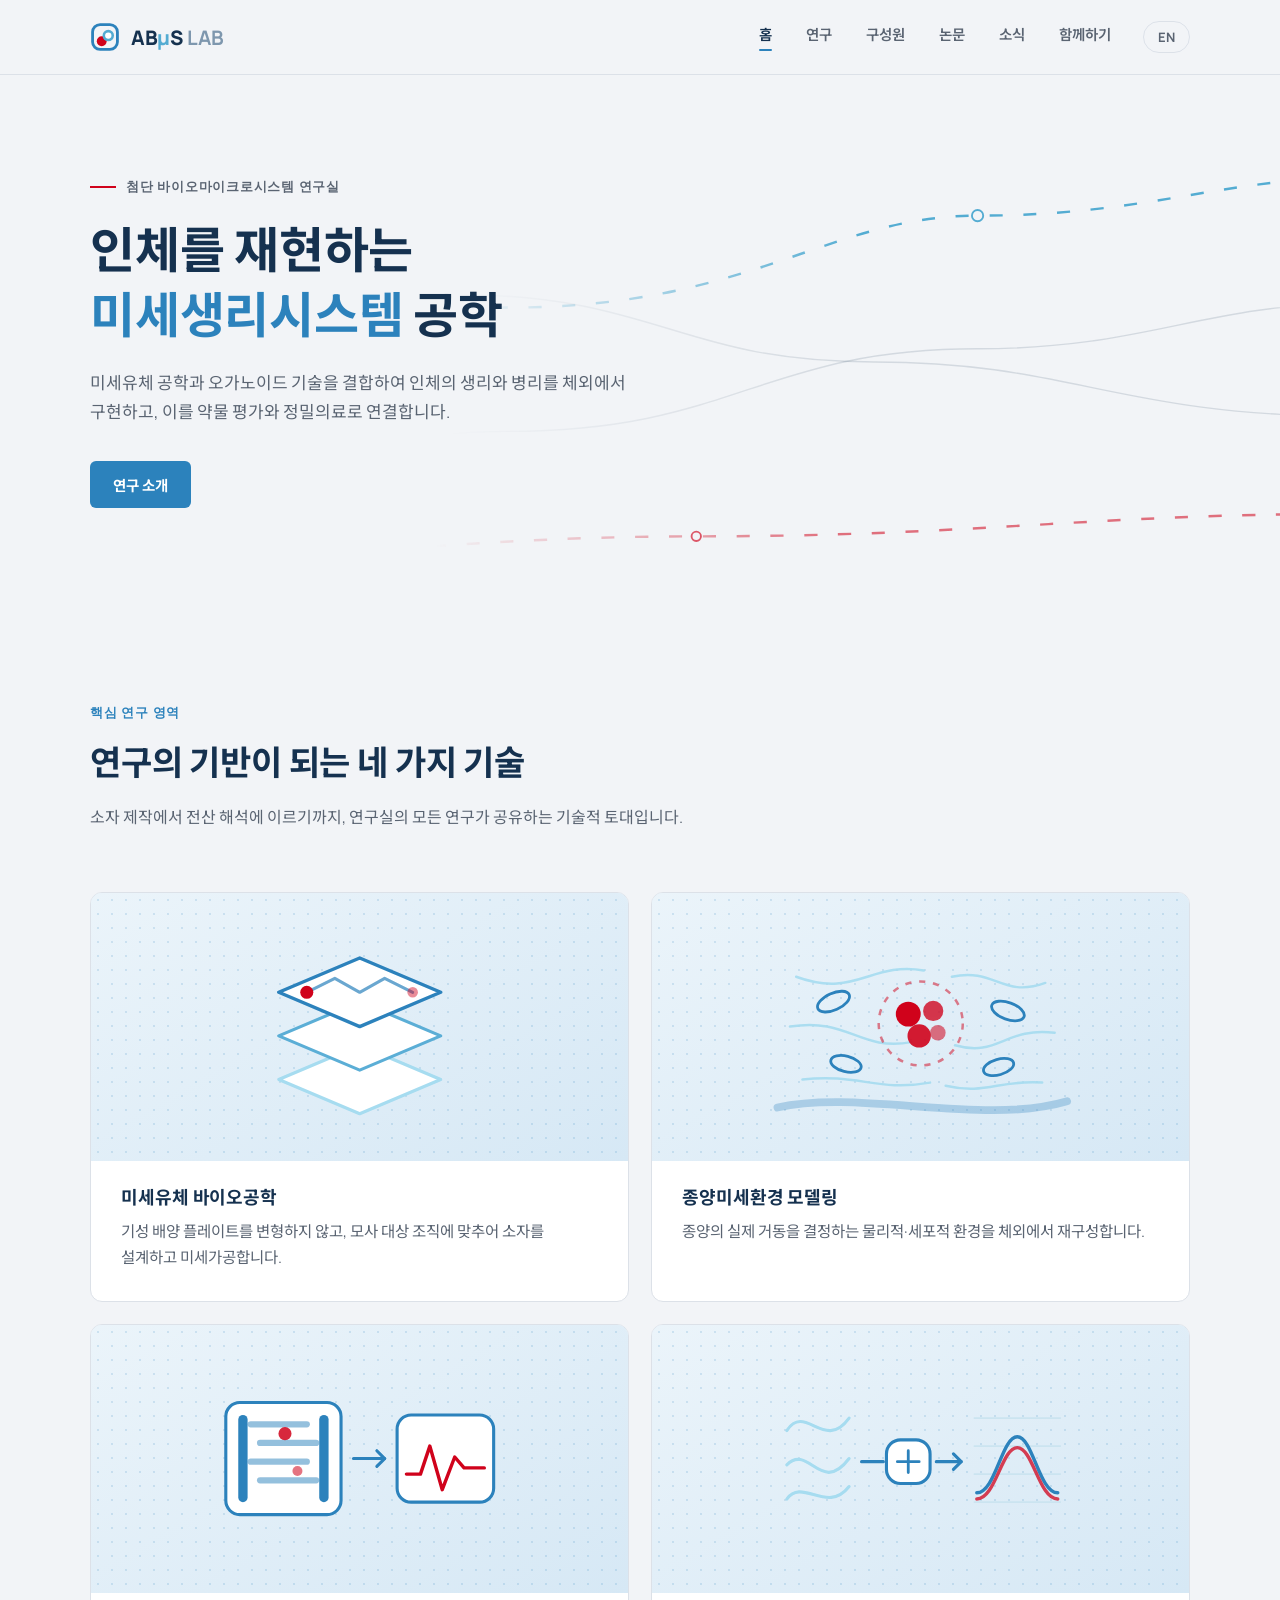
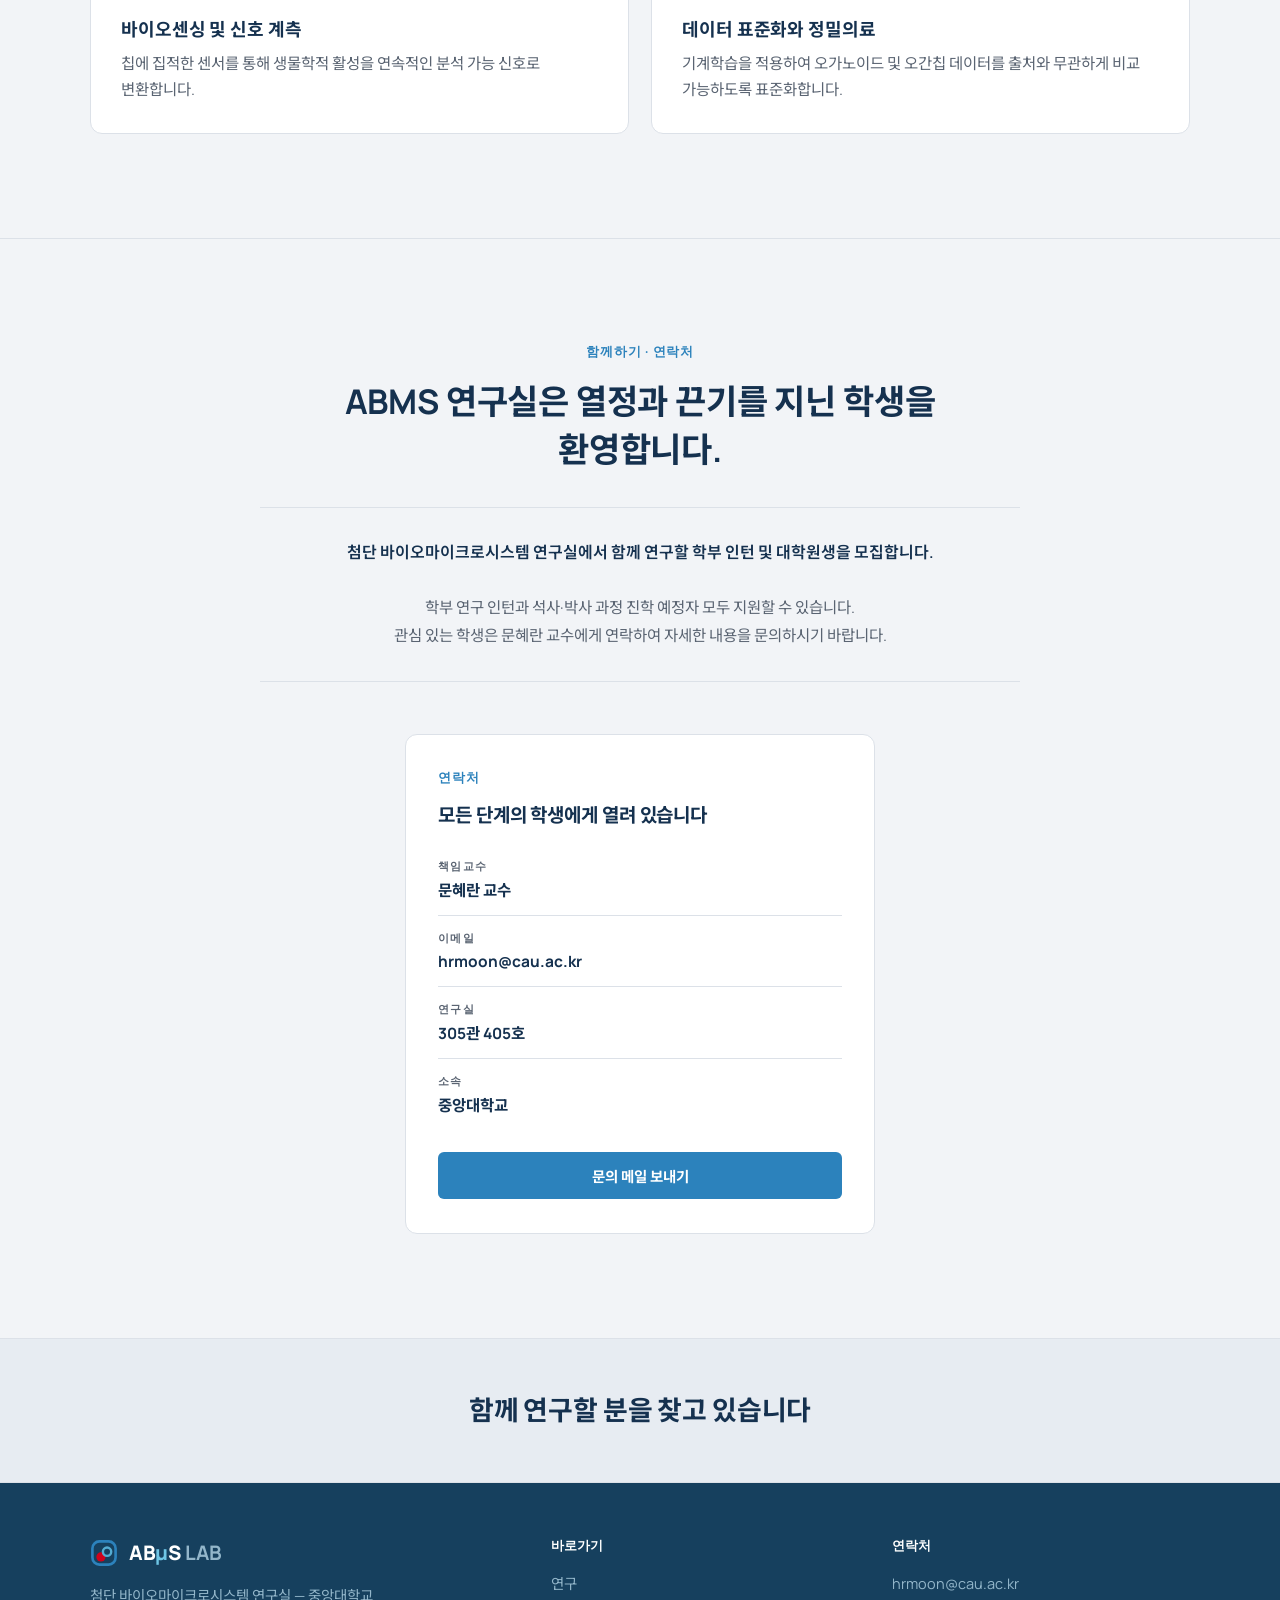
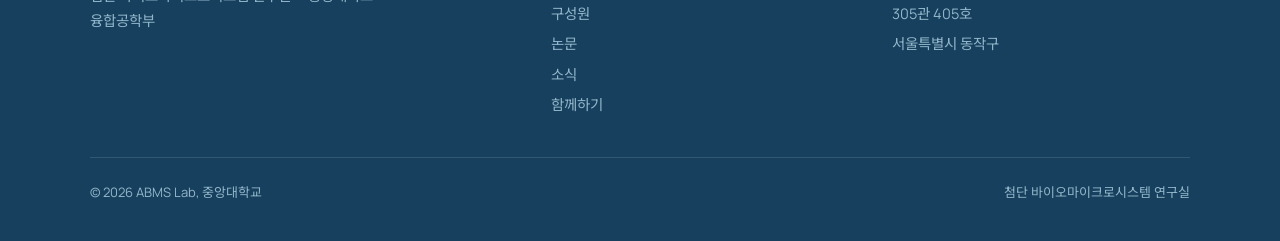
==== commit b8004665: "Move the Korean wording into an editable copy file The translations were buried in the build script," ====
--- a/index-ko.html
+++ b/index-ko.html
@@ -48,13 +48,13 @@
   <div class="hero-glow" aria-hidden="true"></div>
   <div class="wrap">
     <span class="eyebrow mono">첨단 바이오마이크로시스템 연구실</span>
-    <h1>사람에 가까운 생물학을 위한<br><em>바이오마이크로시스템</em> 공학</h1>
+    <h1>인체를 재현하는<br><em>미세생리시스템</em> 공학</h1>
     <p class="hero-sub">
-      혁신적인 공학 플랫폼을 바탕으로 차세대 바이오마이크로시스템을 개발하고,
-      이를 인체의 생리와 병리, 나아가 첨단 의생명 응용으로 이어갑니다.
+      미세유체 공학과 오가노이드 기술을 결합하여 인체의 생리와 병리를 체외에서 구현하고,
+이를 약물 평가와 정밀의료로 연결합니다.
     </p>
     <div class="hero-cta">
-      <a class="btn btn-blue" href="research-ko.html">연구 살펴보기</a>
+      <a class="btn btn-blue" href="research-ko.html">연구 소개</a>
     </div>
   </div>
 </section>
@@ -63,10 +63,10 @@
 <section class="focus">
   <div class="wrap">
     <div class="sec-head">
-      <span class="mono">핵심 역량</span>
-      <h2>플랫폼을 떠받치는 기술</h2>
+      <span class="mono">핵심 연구 영역</span>
+      <h2>연구의 기반이 되는 네 가지 기술</h2>
       <p>
-        소자 제작부터 전산 해석까지, 연구를 떠받치는 네 가지 기술 영역입니다.
+        소자 제작에서 전산 해석에 이르기까지, 연구실의 모든 연구가 공유하는 기술적 토대입니다.
       </p>
     </div>
     <div class="fgrid">
@@ -84,7 +84,7 @@
         </div>
         <div class="fbody">
           <h3>미세유체 바이오공학</h3>
-          <p>기성 플레이트를 변형해 쓰는 대신, 모사하려는 조직에 맞춰 소자를 설계하고 직접 미세가공합니다.</p>
+          <p>기성 배양 플레이트를 변형하지 않고, 모사 대상 조직에 맞추어 소자를 설계하고 미세가공합니다.</p>
         </div>
       </div>
 
@@ -113,7 +113,7 @@
         </div>
         <div class="fbody">
           <h3>종양미세환경 모델링</h3>
-          <p>종양이 실제로 작동하는 물리적·세포적 환경을 그대로 재현합니다.</p>
+          <p>종양의 실제 거동을 결정하는 물리적·세포적 환경을 체외에서 재구성합니다.</p>
         </div>
       </div>
 
@@ -138,8 +138,8 @@
           </svg>
         </div>
         <div class="fbody">
-          <h3>바이오센싱과 신호 계측</h3>
-          <p>칩에 집적한 센서로 생물학적 활동을 끊김 없이 분석 가능한 신호로 바꿉니다.</p>
+          <h3>바이오센싱 및 신호 계측</h3>
+          <p>칩에 집적한 센서를 통해 생물학적 활성을 연속적인 분석 가능 신호로 변환합니다.</p>
         </div>
       </div>
 
@@ -167,8 +167,8 @@
           </svg>
         </div>
         <div class="fbody">
-          <h3>표준화와 정밀의료</h3>
-          <p>기계학습을 적용해 오가노이드·오간칩 데이터를 출처가 달라도 비교할 수 있게 만듭니다.</p>
+          <h3>데이터 표준화와 정밀의료</h3>
+          <p>기계학습을 적용하여 오가노이드 및 오간칩 데이터를 출처와 무관하게 비교 가능하도록 표준화합니다.</p>
         </div>
       </div>
 
@@ -183,7 +183,7 @@
   <div class="wrap">
     <div class="sec-head">
       <span class="mono">함께하기 · 연락처</span>
-      <h2>ABMS 연구실은 호기심과 끈기를 갖춘 학생을 환영합니다.</h2>
+      <h2>ABMS 연구실은 열정과 끈기를 지닌 학생을 환영합니다.</h2>
     </div>
 
     <div class="jintro ruled">
@@ -191,14 +191,14 @@
         첨단 바이오마이크로시스템 연구실에서 함께 연구할 학부 인턴 및 대학원생을 모집합니다.
       </p>
       <p class="en">
-        학부 연구 인턴, 그리고 석사·박사 과정 진학을 생각 중인 학생 모두 지원할 수 있습니다.<br>
-        관심 있는 학생은 문혜란 교수에게 편하게 연락 주시기 바랍니다.
+        학부 연구 인턴과 석사·박사 과정 진학 예정자 모두 지원할 수 있습니다.<br>
+관심 있는 학생은 문혜란 교수에게 연락하여 자세한 내용을 문의하시기 바랍니다.
       </p>
     </div>
 
     <div class="card-contact centered">
       <span class="mono">연락처</span>
-      <h3>어느 단계의 학생이든 환영합니다</h3>
+      <h3>모든 단계의 학생에게 열려 있습니다</h3>
       <div class="crow"><span class="cl">책임교수</span><span class="cv">문혜란 교수</span></div>
       <div class="crow"><span class="cl">이메일</span><a class="cv" href="mailto:hrmoon@cau.ac.kr">hrmoon@cau.ac.kr</a></div>
       <div class="crow"><span class="cl">연구실</span><span class="cv">305관 405호</span></div>
